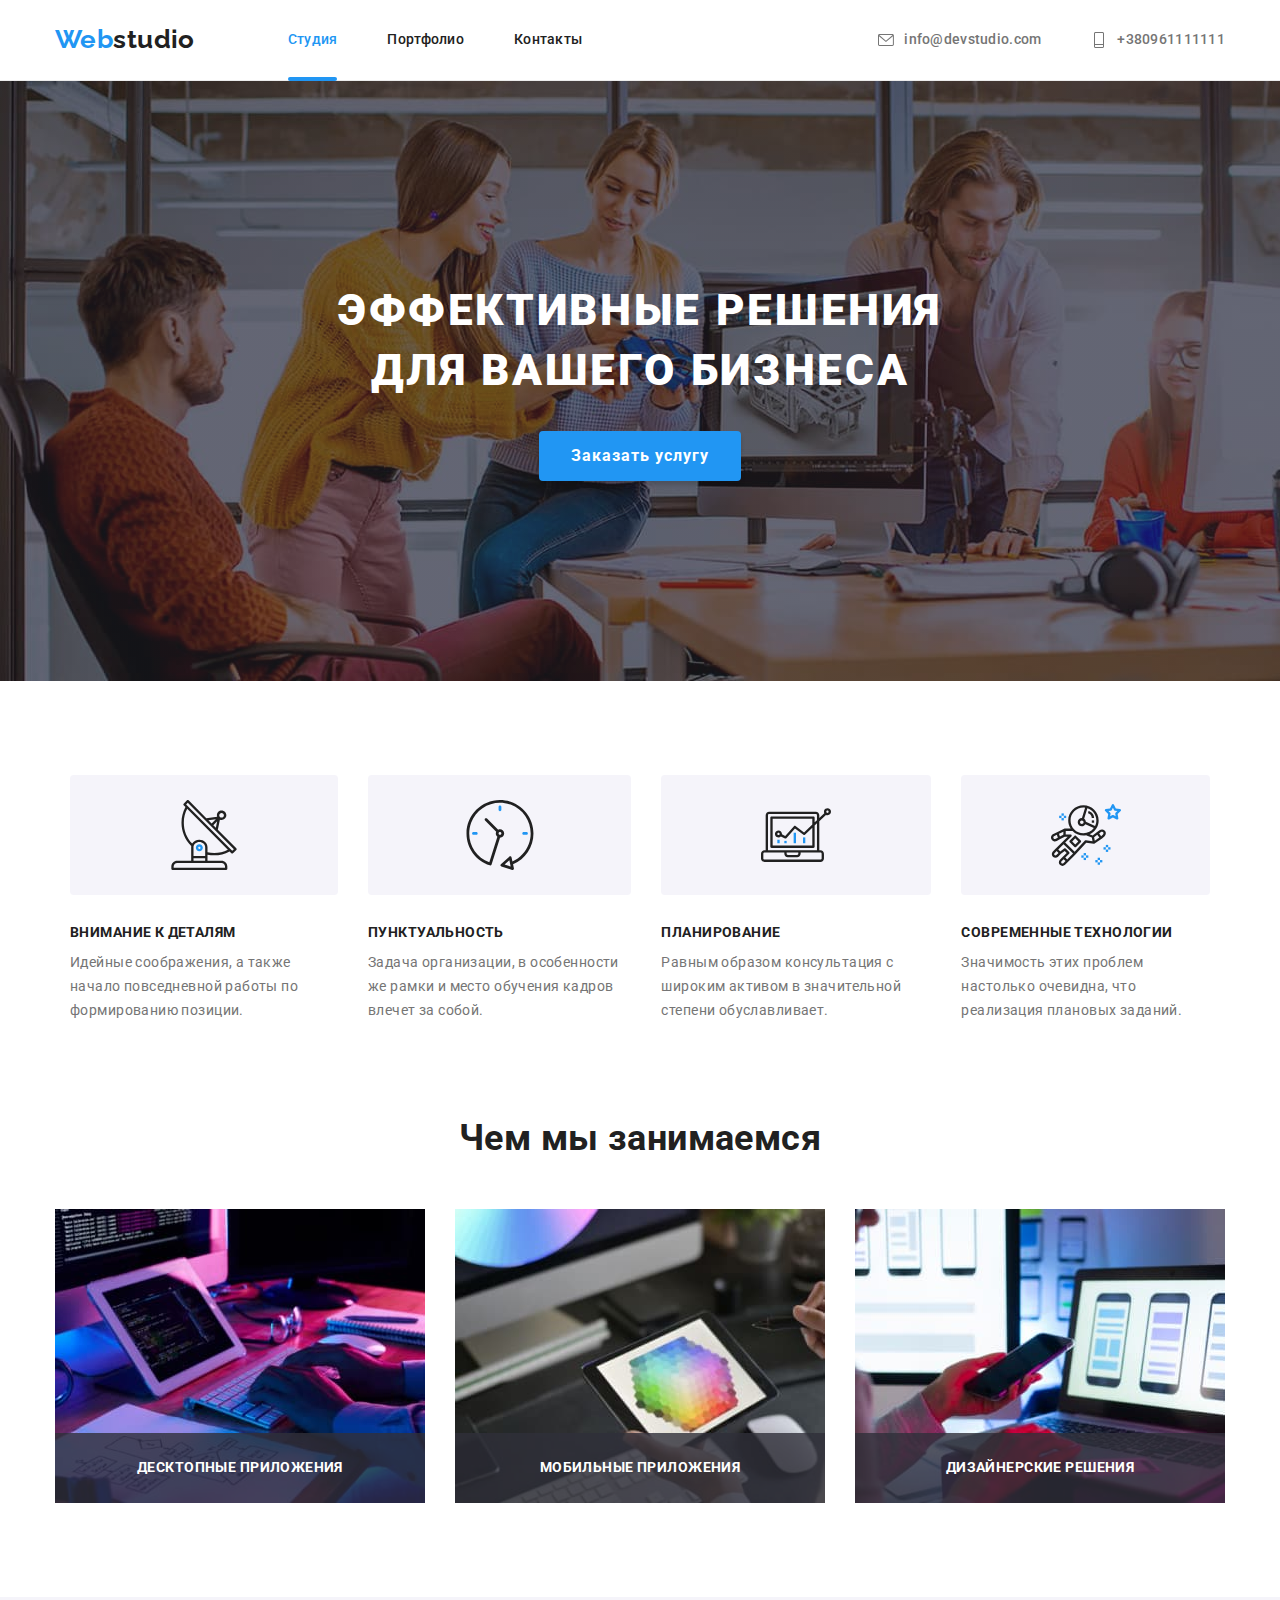
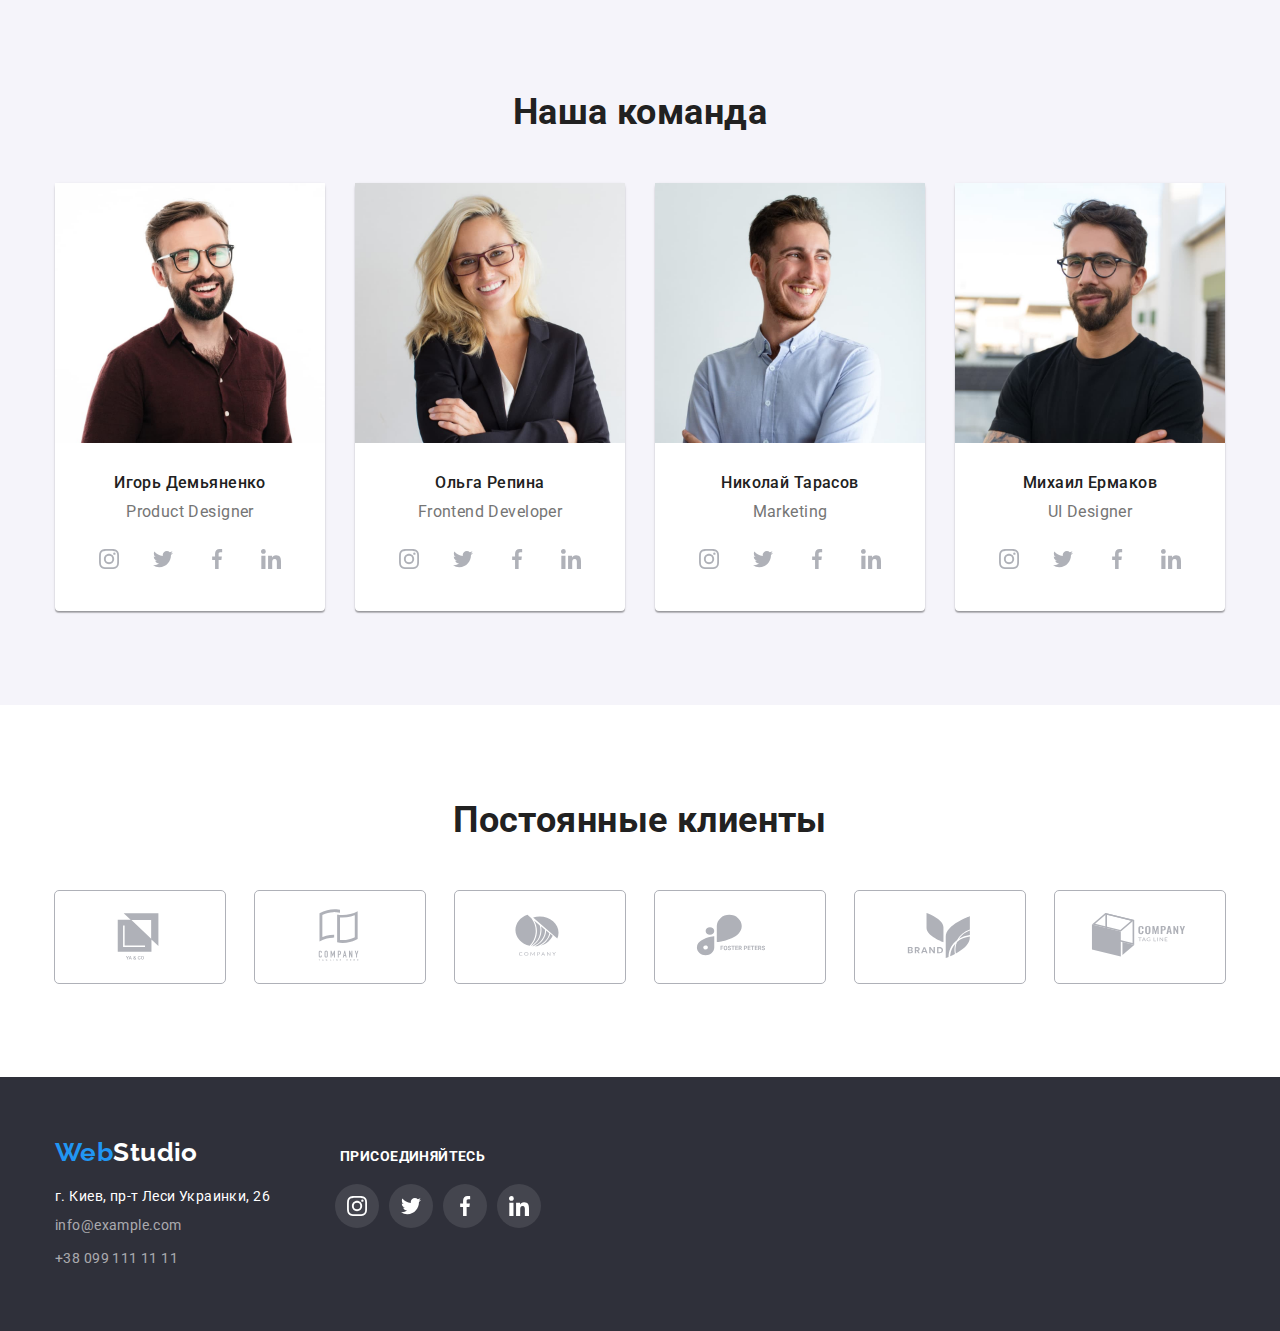
==== index.html @ 249acc2d "form classes added" ====
<!DOCTYPE html>
<html lang="ru">
  <head>
    <meta charset="UTF-8" />
    <meta http-equiv="X-UA-Compatible" content="IE=edge" />
    <meta name="viewport" content="width=device-width, initial-scale=1.0" />
    <link rel="preconnect" href="https://fonts.googleapis.com" />
    <link rel="preconnect" href="https://fonts.gstatic.com" crossorigin />
    <link
      href="https://fonts.googleapis.com/css2?family=Raleway:wght@700&family=Roboto:wght@400;500;700;900&display=swap"
      rel="stylesheet"
    />
    <link
      rel="stylesheet"
      href="https://cdnjs.cloudflare.com/ajax/libs/modern-normalize/1.0.0/modern-normalize.min.css"
    />
    <link rel="stylesheet" href="css/styles.css" />
    <title>Студія</title>
  </head>
  <body>
    <!-- Header -->
    <header class="header">
      <div class="container header-container">
        <!-- header_details -->
        <nav class="header-list">
          <a href="./index.html" class="logo"
            ><span class="logo-accent">Web</span>studio</a
          >
          <ul class="list nav-list">
            <li class="header-item">
              <a href="./index.html" class="site-nav current">Студия</a>
            </li>
            <li class="header-item">
              <a href="./portfolio.html" class="site-nav">Портфолио</a>
            </li>
            <li class="header-item">
              <a href="" class="site-nav">Контакты</a>
            </li>
          </ul>
        </nav>

        <ul class="list contact-list">
          <li>
            <a class="mail" href="mailto:mailto:info@devstudio.com">
              <svg class="contact-icon" height="16" width="16">
                <use href="images/icons.svg#mail"></use>
              </svg>
              <span>info@devstudio.com</span></a
            >
          </li>
          <li>
            <a class="telephone" href="tel:+380961111111">
              <svg class="contact-icon" height="16" width="16">
                <use href="images/icons.svg#telephone"></use>
              </svg>
              <span>+380961111111</span></a
            >
          </li>
        </ul>
      </div>
    </header>

    <!-- main content -->
    <main>
      <!-- order service & button -->
      <section class="order-window">
        <div class="container hero-content">
          <h1 class="title">ЭФФЕКТИВНЫЕ РЕШЕНИЯ ДЛЯ ВАШЕГО БИЗНЕСА</h1>
          <button class="order-button" type="button" data-modal-open>
            <span class="order-service">Заказать услугу</span>
          </button>
        </div>
      </section>

      <!-- benefits list -->
      <section class="benefits section">
        <div class="container">
          <h2 class="visually-hidden">Benefits list</h2>
          <ul class="list benefit-list">
            <li class="benefit-card benefit-card-icon benefit-antenna">
              <div class="benefit-container">
                <h3 class="benefit-title">ВНИМАНИЕ К ДЕТАЛЯМ</h3>
                <p class="benefit-description">
                  Идейные соображения, а также начало повседневной работы по
                  формированию позиции.
                </p>
              </div>
            </li>

            <li class="benefit-card benefit-card-icon benefit-clock">
              <div class="benefit-container">
                <h3 class="benefit-title">ПУНКТУАЛЬНОСТЬ</h3>
                <p class="benefit-description">
                  Задача организации, в особенности же рамки и место обучения
                  кадров влечет за собой.
                </p>
              </div>
            </li>

            <li class="benefit-card benefit-card-icon benefit-diagram">
              <div class="benefit-container">
                <h3 class="benefit-title">ПЛАНИРОВАНИЕ</h3>
                <p class="benefit-description">
                  Равным образом консультация с широким активом в значительной
                  степени обуславливает.
                </p>
              </div>
            </li>

            <li class="benefit-card benefit-card-icon benefit-astronaut">
              <div class="benefit-container">
                <h3 class="benefit-title">СОВРЕМЕННЫЕ ТЕХНОЛОГИИ</h3>
                <p class="benefit-description">
                  Значимость этих проблем настолько очевидна, что реализация
                  плановых заданий.
                </p>
              </div>
            </li>
          </ul>
        </div>
      </section>

      <!-- our work -->
      <section class="section our-work-block">
        <div class="container">
          <h2 class="our-work-title">Чем мы занимаемся</h2>
          <ul class="list work-list">
            <li class="work-card">
              <div class="work-thumb">
                <img
                  class="work-image"
                  src="images/whatwedo1.jpg"
                  alt="верстка"
                  width="370"
                  height="294"
                />
                <div class="work-description close-center">
                  <p class="work-text">Десктопные приложения</p>
                </div>
              </div>
            </li>
            <li class="work-card">
              <div class="work-thumb">
                <img
                  class="work-image"
                  src="images/whatwedo2.jpg"
                  alt="мобільні додатки"
                  width="370"
                  height="294"
                />
                <div class="work-description close-center">
                  <p class="work-text">Мобильные приложения</p>
                </div>
              </div>
            </li>
            <li class="work-card">
              <div class="work-thumb">
                <img
                  class="work-image"
                  src="images/whatwedo3.jpg"
                  alt="дизайн"
                  width="370"
                  height="294"
                />
                <div class="work-description close-center">
                  <p class="work-text">Дизайнерские решения</p>
                </div>
              </div>
            </li>
          </ul>
        </div>
      </section>

      <!-- Team -->
      <section class="team section">
        <div class="container team-content">
          <h2 class="team-title">Наша команда</h2>
          <ul class="list team-list">
            <li class="team-card">
              <img
                class="team-image"
                src="images/Igor.jpg"
                alt="Игорь Демьяненко"
                width="270"
                height="260"
              />
              <h3 class="team-name">Игорь Демьяненко</h3>
              <p class="work-role">Product Designer</p>
              <ul class="list social">
                <li class="social-item">
                  <a class="social-link" href=""
                    ><svg class="team-icon">
                      <use href="images/icons.svg#instagram"></use></svg
                  ></a>
                </li>
                <li class="social-item">
                  <a class="social-link" href=""
                    ><svg class="team-icon">
                      <use href="images/icons.svg#twitter"></use></svg
                  ></a>
                </li>
                <li class="social-item">
                  <a class="social-link" href=""
                    ><svg class="team-icon">
                      <use href="images/icons.svg#facebook"></use></svg
                  ></a>
                </li>
                <li class="social-item">
                  <a class="social-link" href=""
                    ><svg class="team-icon">
                      <use href="images/icons.svg#linkedin"></use></svg
                  ></a>
                </li>
              </ul>
            </li>
            <li class="team-card">
              <img
                class="team-image"
                src="images/Olga.jpg"
                alt="Ольга Репина"
                width="270"
                height="260"
              />
              <h3 class="team-name">Ольга Репина</h3>
              <p class="work-role">Frontend Developer</p>
              <ul class="list social">
                <li class="social-item">
                  <a class="social-link" href=""
                    ><svg class="team-icon">
                      <use href="images/icons.svg#instagram"></use></svg
                  ></a>
                </li>
                <li class="social-item">
                  <a class="social-link" href=""
                    ><svg class="team-icon">
                      <use href="images/icons.svg#twitter"></use></svg
                  ></a>
                </li>
                <li class="social-item">
                  <a class="social-link" href=""
                    ><svg class="team-icon">
                      <use href="images/icons.svg#facebook"></use></svg
                  ></a>
                </li>
                <li class="social-item">
                  <a class="social-link" href=""
                    ><svg class="team-icon">
                      <use href="images/icons.svg#linkedin"></use></svg
                  ></a>
                </li>
              </ul>
            </li>
            <li class="team-card">
              <img
                class="team-image"
                src="images/Mykola.jpg"
                alt="Николай Тарасов"
                width="270"
                height="260"
              />
              <h3 class="team-name">Николай Тарасов</h3>
              <p class="work-role">Marketing</p>
              <ul class="list social">
                <li class="social-item">
                  <a class="social-link" href=""
                    ><svg class="team-icon">
                      <use href="images/icons.svg#instagram"></use></svg
                  ></a>
                </li>
                <li class="social-item">
                  <a class="social-link" href=""
                    ><svg class="team-icon">
                      <use href="images/icons.svg#twitter"></use></svg
                  ></a>
                </li>
                <li class="social-item">
                  <a class="social-link" href=""
                    ><svg class="team-icon">
                      <use href="images/icons.svg#facebook"></use></svg
                  ></a>
                </li>
                <li class="social-item">
                  <a class="social-link" href=""
                    ><svg class="team-icon">
                      <use href="images/icons.svg#linkedin"></use></svg
                  ></a>
                </li>
              </ul>
            </li>
            <li class="team-card">
              <img
                class="team-image"
                src="images/Myha.jpg"
                alt="Михаил Ермаков"
                width="270"
                height="260"
              />
              <h3 class="team-name">Михаил Ермаков</h3>
              <p class="work-role">UI Designer</p>
              <ul class="list social">
                <li class="social-item">
                  <a class="social-link" href=""
                    ><svg class="team-icon">
                      <use href="images/icons.svg#instagram"></use></svg
                  ></a>
                </li>
                <li class="social-item">
                  <a class="social-link" href=""
                    ><svg class="team-icon">
                      <use href="images/icons.svg#twitter"></use></svg
                  ></a>
                </li>
                <li class="social-item">
                  <a class="social-link" href=""
                    ><svg class="team-icon">
                      <use href="images/icons.svg#facebook"></use></svg
                  ></a>
                </li>
                <li class="social-item">
                  <a class="social-link" href=""
                    ><svg class="team-icon">
                      <use href="images/icons.svg#linkedin"></use></svg
                  ></a>
                </li>
              </ul>
            </li>
          </ul>
        </div>
      </section>

      <section class="section">
        <div class="container">
          <h2 class="clients-title">Постоянные клиенты</h2>
          <ul class="list clients-list">
            <li class="client">
              <a class="client-link" href="">
                <svg class="client-icon">
                  <use href="images/icons.svg#logo"></use></svg
              ></a>
            </li>
            <li class="client">
              <a class="client-link" href="">
                <svg class="client-icon">
                  <use href="images/icons.svg#logo-1"></use></svg
              ></a>
            </li>
            <li class="client">
              <a class="client-link" href="">
                <svg class="client-icon">
                  <use href="images/icons.svg#logo-2"></use></svg
              ></a>
            </li>
            <li class="client">
              <a class="client-link" href="">
                <svg class="client-icon">
                  <use href="images/icons.svg#logo-3"></use></svg
              ></a>
            </li>
            <li class="client">
              <a class="client-link" href="">
                <svg class="client-icon">
                  <use href="images/icons.svg#logo-4"></use></svg
              ></a>
            </li>
            <li class="client">
              <a class="client-link" href="">
                <svg class="client-icon" width="94px" height="64px">
                  <use href="images/icons.svg#logo-5"></use></svg
              ></a>
            </li>
          </ul>
        </div>
      </section>
    </main>

    <!-- Footer -->
    <footer class="footer">
      <div class="container footer-block">
        <div>
          <a href="./index.html" class="logo-footer"
            ><span class="logo-accent">Web</span>Studio</a
          >
          <address>
            <ul class="list">
              <li class="footer-item">
                <a
                  class="address-footer"
                  href="https://bit.ly/3pXMvUd"
                  target="_blank"
                  rel="noopener noreferrer"
                  >г. Киев, пр-т Леси Украинки, 26</a
                >
              </li>
              <li class="footer-item">
                <a class="link-footer" href="mailto:info@devstudio.com"
                  >info@example.com</a
                >
              </li>
              <li class="footer-item">
                <a class="link-footer" href="tel:+380991111111"
                  >+38 099 111 11 11</a
                >
              </li>
            </ul>
          </address>
        </div>
        <div class="footer-connect">
          <p class="footer-connect-text">ПРИСОЕДИНЯЙТЕСЬ</p>
          <ul class="list social-footer">
            <li class="social-item">
              <a class="social-link-footer" href=""
                ><svg class="footer-icon">
                  <use href="images/icons.svg#instagram"></use></svg
              ></a>
            </li>
            <li class="social-item">
              <a class="social-link-footer" href=""
                ><svg class="footer-icon">
                  <use href="images/icons.svg#twitter"></use></svg
              ></a>
            </li>
            <li class="social-item">
              <a class="social-link-footer" href=""
                ><svg class="footer-icon">
                  <use href="images/icons.svg#facebook"></use></svg
              ></a>
            </li>
            <li class="social-item">
              <a class="social-link-footer" href=""
                ><svg class="footer-icon">
                  <use href="images/icons.svg#linkedin"></use></svg
              ></a>
            </li>
          </ul>
        </div>
      </div>
    </footer>

    <!-- Backdrop -->

    <div class="backdrop is-hidden" data-modal>
      <div class="modal">
        <button
          class="form-btn-close close-center"
          type="button"
          data-modal-close
        >
          <svg class="modal-icon" width="11px" height="11px">
            <use href="images/icons.svg#close"></use>
          </svg>
        </button>
        <p class="form-title">Оставьте свои данные, мы вам перезвоним</p>
        <form class="form" action="">
          <ul class="form-list list">
            <li class="form-field">
              <label class="form-label" for="name">Имя</label>
              <input class="form-input" type="text" name="name" id="name" />
            </li>
            <li class="form-field">
              <label class="form-label for="tel">Телефон</label>
              <input class="form-input" type="tel" name="tel" id="tel" />
            </li>
            <li class="form-field">
              <label class="form-label for="mail">Почта</label>
              <input class="form-input" type="email" name="mail" id="mail" />
            </li>
          </ul>
          <div class="form-text">
            <label for="comment">Комментарий</label>
            <textarea
              class="form-comment"
              name="comment"
              id="comment"
              placeholder="Введите текст"
              rows="10"
            ></textarea>
          </div>
          <div class="form-agree">
            <label for="">
              <input
                class="form-checkbox"
                type="checkbox"
                name="checkbox"
                id="agree"
              />
              <span
                >Соглашаюсь с рассылкой и принимаю
                <a class="form-agree-link" href="">Условия договора</a></span
              >
            </label>
          </div>
          <button class="send-button" type="submit">Отправить</button>
        </form>
      </div>
    </div>

    <script src="./js/modal.js"></script>
  </body>
</html>
---- css/styles.css ----
:root {
    --primary-text-color: #212121;
    --accent-text-color: #2196F3;
    --description-text-color: #757575;
    --main-icon-color: #AFB1B8;
    --secondary-icon-color: #ffffff;

    --timing-transition: cubic-bezier(0.4, 0, 0.2, 1);
}

body {
    font-family: 'Roboto', sans-serif;
    color: var(--primary-text-color);
    background-color: #FFFFFF;
    font-size: 14px;
    letter-spacing: 0.03em;

}

/* Колір основного тексту #212121 */

/* Колір підписів #757575 */

/* Колір акценту #2196F3 */

/* Колір адреси #FFFFFF */


/* прибрані крапки в списках */
.list {
    list-style: none;
    margin: 0;
    padding: 0;
}

/* приховані заголовки */
/* .hidden{
    display: none;
} */

.visually-hidden {
    position: absolute;
    width: 1px;
    height: 1px;
    margin: -1px;
    padding: 0;
    overflow: hidden;
    border: 0;
    clip: rect(0 0 0 0);
}


/* прибрані відсупи тексту та заголовків */
h1,
h2,
h3,
h4,
h5,
h6,
p{
    margin: 0;
}

.container {
    width: 1200px;
    margin-left: auto;
    margin-right: auto;
    padding-left: 15px;
    padding-right: 15px;
    /* outline: 2px solid tomato; */
}

.section{
        padding-top: 94px;
        padding-bottom: 94px;
}

/* header */
.header{
    border-bottom: 1px solid #ECECEC;
}

.header-container{
    display: flex;
    align-items: center;
}

.header-list{
    display: flex;
}

.header-item{
    position: relative;
}

.logo {
    color: var(--primary-text-color);
    text-decoration: none;
    font-family: 'Raleway', sans-serif;
    font-weight: 700;
    font-size: 26px;
    line-height: 1.19;
    display: block;
    padding: 24px 0;
}

.logo-accent {
    color: var(--accent-text-color);
}

.nav-list{
    display: flex;
    margin-left: 93px;
}

.nav-list li + li{
    margin-left: 50px;
}

.site-nav{
    display: block;
    color: var(--primary-text-color);
    font-weight: 500;
    line-height: 1.14;
    letter-spacing: 0.02em;
    text-decoration: none;
    padding-top: 32px;
    padding-bottom: 32px;
    transition: color 250ms var(--timing-transition);
}

/* підсвітка поточної сторінки */
.list .site-nav.current {
    color: var(--accent-text-color);
}

.current::after{
    content: "";
    position: absolute;
    left: 0;
    bottom: -1px;
    width: 100%;
    height: 4px;

    background-color:var(--accent-text-color);
    border-radius: 2px;
}

.site-nav:hover,
.site-nav:focus{
    color: var(--accent-text-color);
}

.contact-list{
    display: flex;
    margin-left: auto;
}

.contact-list li + li{
    margin-left: 50px;
}

.mail,
.telephone {
    color: var(--description-text-color);
    fill: var(--description-text-color);
    font-weight: 500;
    line-height: 1.14;
    letter-spacing: 0.02em;
    text-decoration: none;
    display: flex;
    transition: fill 250ms var(--timing-transition), color 250ms var(--timing-transition);
}

.mail:hover,
.mail:focus,
.telephone:hover,
.telephone:focus,
.link-footer:hover,
.link-footer:focus{
    fill: var(--accent-text-color);
    color:var(--accent-text-color);
}

.contact-icon {
    margin-right: 10px;
}

.contact-icon:hover,
.contact-icon:focus{
    fill: currentColor;
}

/* order section */

.order-window{
    background-image: linear-gradient(rgba(47, 48, 58, 0.4),rgba(47, 48, 58, 0.4)), url(../images/hero-image.jpg);
    background-color: #2F303A;
    background-repeat: no-repeat;
    max-width: 1600px;
    margin: 0 auto;
    height: 600px;
    background-size: cover;
}

.hero-content{
    padding-top: 200px;
    padding-bottom: 200px;
    text-align: center;
}

.order-button{
        font-family: inherit;
        display: inline-block;
        min-width: 200px;
        height: 50px;
        padding: 10px 32px;
        /* text-align: center; */

        background: var(--accent-text-color);
        box-shadow: 0px 4px 4px rgba(0, 0, 0, 0.15);
        border-radius: 4px;
        border: 2px transparent;
        /* transition: background-color 250ms var(--timing-transition); */
}

.order-button:hover,
.order-button:focus,
.send-button:hover,
.send-button:focus{
    background: #188CE8;
    cursor: pointer;
    /* box-shadow: 0px 4px 4px rgba(0, 0, 0, 0.15); */
}


.order-service{
        font-weight: 700;
        font-size: 16px;
        line-height: 1.87;
        display: flex;
        align-items: center;
        justify-content: center;
        /* text-align: center; */
        letter-spacing: 0.06em;
        color: #FFFFFF;
        /* cursor: pointer; */
}

.title{
        margin: 0 auto;
        margin-bottom: 30px;
        max-width: 696px;
        font-weight: 900;
        font-size: 44px;
        line-height: 1.36;
        text-align: center;
        letter-spacing: 0.06em;
        text-transform: uppercase;
        color: #FFFFFF;
}

/* benefits list */

/* .benefit-container{
    margin-top: 30px;
} */

.benefit-card-icon::before {
    display: block;
    height: 120px;
    background-repeat: no-repeat;
    background-position: center;
    background-color: #F5F4FA;
    border-radius: 4px;
    margin-bottom: 30px;
    content: "";
    
}
.benefit-antenna::before{
    content: "";
    background-image: url(../images/antenna-1.svg);
    background-size: 70px;
}

.benefit-clock::before {
    content: "";
    background-image: url(../images/clock-1.svg);
    background-size: 70px;
}

.benefit-diagram::before {
    content: "";
    background-image: url(../images/diagram-1.svg);
    background-size: 70px;
}

.benefit-astronaut::before {
    content: "";
    background-image: url(../images/astronaut-1.svg);
    background-size: 70px;
}

/* .benefit-container::before{
        content: "";
        display: block;
        height: 120px;
        background-repeat: no-repeat;
        background-position: center;
        background-color: #F5F4FA;
        border-radius: 4px;
        margin-bottom: 30px;
} */

.benefit-list{
    display: flex;
}

.benefit-card{
    max-width: 270px;
    margin: 0 15px;
}

.benefit-title{
    font-size: 14px;
    font-weight: 700;
    line-height: 1.14;
    text-transform: uppercase;
    margin-bottom: 10px;
}

.benefit-description{
        line-height: 1.71;
        color: var(--description-text-color);
        margin-top: 0;
        margin-bottom: 0px;
}


/* Our work */
.our-work-block{
    padding-top: 0;
}

.our-work-title{
        font-weight: 700;
        font-size: 36px;
        line-height: 1.17;
        text-align: center;
        margin-top: 0;
        margin-bottom: 50px;
}
.work-list{
        display: flex;
        margin-left: -15px;
        margin-right: -15px;
}

.work-card{
    margin: 0 15px;
}

.work-thumb{
    position: relative;
}

.work-image{
    display: block;
    max-width: 100%;
    height: auto;
}

.work-description{
    position: absolute;
    left: 0;
    bottom: 0;
    width: 370px;
    height: 70px;
    background: rgba(47, 48, 58, 0.8);
}

.work-text{
        font-weight: 700;
        font-size: 14px;
        line-height: 1.14;
        letter-spacing: 0.03em;
        text-transform: uppercase;
        color: var(--secondary-icon-color);
}

/* Our team */
.team {
    background-color: #F5F4FA;
}

.team-title{
        font-weight: 700;
        font-size: 36px;
        line-height: 1.17;
        text-align: center;
        margin-top: 0;
        margin-bottom: 50px;
}

.team-list{
        display: flex;
        margin-left: -15px;
        margin-right: -15px;
}

.team-card{
    background-color: #FFFFFF;
    max-width: 270px;
    margin: 0 15px;
    box-shadow: 0px 2px 1px rgb(0 0 0 / 20%),
        0px 1px 1px rgb(0 0 0 / 14%),
        0px 1px 3px rgb(0 0 0 / 12%);
    border-radius: 4px;
}

.team-image{
    display: block;
    max-width: 100%;
    height: auto;
}

.team-name{
    font-weight: 500;
    font-size: 16px;
    line-height: 1.19;
    text-align: center;
    margin-top: 30px;
    margin-bottom: 10px;
}

.work-role{
        font-style: normal;
        font-size: 16px;
        line-height: 1.19;
        text-align: center;
        color: var(--description-text-color);
        margin-bottom: 16px;
    }

.social{
    display: flex;
    max-width: 206px;
    height: 44px;
    margin-bottom: 30px;
    margin-left: auto;
    margin-right: auto;
}

.social-link{
    display: flex;
    justify-content: center;
    align-items: center;
    width: 44px;
    height: 44px;
    border-radius: 50px;
    color: var(--main-icon-color);
    transition: color 250ms var(--timing-transition), background-color 250ms var(--timing-transition);

}

.social-item + .social-item{
    margin-left: 10px;
}

.team-icon{
    fill: currentColor;
    width: 20px;
    height: 20px;
}

.social-link:hover,
.social-link:focus {
    background-color: var(--accent-text-color);
    color: var(--secondary-icon-color);
}

/* Our clients */

.clients-title{
        font-weight: 700;
        font-size: 36px;
        line-height: 1.17;
        text-align: center;
        margin-top: 0;
        margin-bottom: 50px;
}
.clients-list{
        display: flex;
        }

.client{
    flex-basis: calc((100% - 150px) / 6);
    max-width: 170px;
    height: 92px;
    outline: 1px solid var(--main-icon-color);
    border-radius: 4px;
    transition: outline 250ms var(--timing-transition);
}

.client:hover,
.client:focus{
    outline: 1px solid var(--accent-text-color);
}

.clients-list> .client + .client{
    margin-left: 30px;
}

.client-link{
    display: flex;
    justify-content: center;
    align-items: center;
    align-items: center;
    width: 168px;
    height: 90px;
    color: var(--main-icon-color);
    transition: color 250ms var(--timing-transition);
   
}

.client-link:hover,
.client-link:focus{
    color: var(--accent-text-color);
}

.client-icon {
    width: 106px;
    height: 60px;
    fill: currentColor;
}


/* portfolio main */

/* buttons */

.buttons-list{
    display: flex;
    justify-content: center;
    margin-bottom: 50px;
}

.product-button{
        background: #F5F4FA;
        border-radius: 4px;
        font-weight: 500;
        font-size: 16px;
        line-height: 1.63;
        text-align: center;
        border: none;
        cursor: pointer;
        font-family: inherit;
        width: auto;
        height: auto;
        padding: 6px 22px;
        transition: background 250ms var(--timing-transition), box-shadow 250ms var(--timing-transition) ;
}

.buttons-list > .product-item + .product-item{
    margin-left: 8px;
}

.product-button:hover,
.product-button:focus {
        font-weight: 500;
        font-size: 16px;
        line-height: 1.63;
        text-align: center;
        color: #FFFFFF;
        background: var(--accent-text-color);
        box-shadow: 0px 2px 2px 0px rgba(0, 0, 0, 0.12), 0px 1px 2px 0px rgba(0, 0, 0, 0.08), 0px 3px 1px 0px rgba(0, 0, 0, 0.1);
        border-radius: 4px;
}

/* projects */

.projects-list{
    display: flex;
    flex-wrap: wrap;
    /* margin-left: -15px;
    margin-right: -15px; */
    /* gap: 30px;
    margin: auto; */
    
}

.project-card{
    flex-basis: calc((100% - 60px) / 3);
    max-width: 370px;
    margin-right: 30px;
    margin-bottom: 30px;
}

.project-card:nth-child(3n){
    margin-right: 0;
}

.project-card:nth-last-child(-n + 3) {
    margin-bottom: 0;
}

/* .project-card:nth-child(-n + 3) {
    margin-top: 0;
} */

/* .project-card:nth-child(3n + 3){
    margin-right: 0;
} */

.project-link{
    display: block;
    text-decoration: none;
    color: var(--primary-text-color);
}

.project-link:hover,
.project-link:focus {
    box-shadow: 0px 1px 1px rgba(0, 0, 0, 0.12),
    0px 4px 4px rgba(0, 0, 0, 0.06),
    1px 4px 6px rgba(0, 0, 0, 0.16);
}

.project-image{
    display: block;
}

.project-thumb{
    position: relative;
    overflow: hidden;
}

.project-overlay{
    position: absolute;
    top: 0;
    bottom: 0;
    width: 100%;
    height: 100%;
    background-color: rgba(33, 150, 243, 0.9);
    transform: translateY(100%);
    transition: transform 250ms var(--timing-transition);
}

.project-link:hover .project-overlay{
    transform: translateY(0%);
}

.overlay-text{
    padding: 63px 24px;
    font-size: 18px;
    line-height: 1.56;
    letter-spacing: 0.03em;
    color: var(--secondary-icon-color)
}

.project-text{
    padding: 20px 24px;
    border-left: 1px solid #EEEEEE;
    border-right: 1px solid #EEEEEE;
    border-bottom: 1px solid #EEEEEE;;
}

.project-title{
        font-weight: 700;
        font-size: 18px;
        line-height: 2;
        letter-spacing: 0.06em;
        margin-bottom: 4px;
}

.project-description{
        font-size: 16px;
        line-height: 1.88;
        color: var(--description-text-color);
}

/* footer */
.footer{
    background-color: #2F303A;
    padding: 60px 0;
}

.logo-footer{
        color: #ffffff;
        text-decoration: none;
        font-family: 'Raleway', sans-serif;
        font-weight: 700;
        font-size: 26px;
        line-height: 1.19;
        display: block;
        margin-bottom: 20px;
}
.address-footer{
        line-height: 1.19;
        color: #FFFFFF;
        font-style: normal;
        text-decoration: none;

}
.link-footer{
        line-height: 1.71;
        color: rgba(255, 255, 255, 0.6);
        font-style: normal;
        text-decoration: none;
        transition: color 250ms var(--timing-transition);

}

.footer-item:not(:last-child){
        margin-bottom: 9px;
}

.footer-block{
    display: flex;
    align-items: baseline;
    
}

.footer-connect{
    /* display: flex; */
    /* align-content: baseline; */
    max-width: 206px;
    margin-left: 70px;
}

.footer-connect-text{
        color: #FFFFFF;
        font-weight: 700;
        font-size: 14px;
        line-height: 1.17;
        margin-top: 0;
        margin-bottom: 20px;
}

.social-footer {
    display: flex;
    max-width: 206px;
    height: 44px;
    margin: 0 -5px;
}

.social-link-footer {
    display: flex;
    justify-content: center;
    align-items: center;
    width: 44px;
    height: 44px;
    border-radius: 50px;
    /* color: #FFFFFF; */
    background-color: rgba(255, 255, 255, 0.1);
    transition: background-color 250ms var(--timing-transition);

}

.social-item+.social-item {
    margin-left: 10px;
}

.footer-icon {
    fill: var(--secondary-icon-color);
    width: 20px;
    height: 20px;
}

.social-link-footer:hover,
.social-link-footer:focus {
    background-color: var(--accent-text-color);
    /* color: var(--secondary-icon-color); */
}

/* Backdrop */

.backdrop{
    position: fixed;
    top:0;
    left:0;
    width: 100%;
    height: 100%;

    opacity: 1;
    background-color: rgba(0, 0, 0, 0.2);
    transition: opacity 250ms var(--timing-transition);
}

.backdrop.is-hidden{
    opacity: 0;
    pointer-events: none;
}

.backdrop.is-hidden .modal {
    transform: translate(-50%, -50%) scale(0.9);
}
/* Modal window */

.modal{
    position: absolute;
    top: 50%;
    left:50%;
    min-width: 528px;
    min-height: 581px;
    padding: 40px;
    
    background-color: var(--secondary-icon-color);
    border-radius: 4px;
    box-shadow: 0px 1px 3px rgb(0 0 0 / 12%), 0px 1px 1px rgb(0 0 0 / 14%), 0px 2px 1px rgb(0 0 0 / 20%);
    transform: translate(-50%, -50%) scale(1);
    transition: transform 250ms cubic-bezier(0.4, 0, 0.2, 1);
}

.form-btn-close{
        position: absolute;
        cursor: pointer;
        top: 8px;
        right: 8px;
        width: 30px;
        height: 30px;
        border: 1px solid rgba(0, 0, 0, 0.1);
        border-radius: 50px;
}

.form-btn-close:hover,
.form-btn-close:focus{
    fill: var(--accent-text-color);
}

.close-center{
    display: flex;
    justify-content: center;
    align-items: center;
}

/* .form{
} */

.form-title{
    margin-bottom: 30px;
    font-size: 20px;
    font-weight: 700;
    line-height: 1.15;
    text-align: center;
    color: var(--primary-text-color)
}

/* .form-list{
} */

.form-field{
    outline: 1px solid tomato;
    display: flex;
    flex-direction: column;
    margin-bottom: 10px;
}

.form-label{
    margin-bottom: 4px;
}

.form-field input{
    margin: 0;
    padding: 10px 12px;
}

.form-text textarea::placeholder{
    font-size: 20px;
}

.send-button{
    display: inline-block;
    padding: 10px 32px;
    min-width: 200px;
    min-height: 50px;

    box-shadow: 0px 4px 4px rgb(0 0 0 / 15%);
    border: 1px solid transparent;
    border-radius: 4px;
    cursor: pointer;
    color: var(--secondary-icon-color);
    background-color: var(--accent-text-color);

    font-weight: 700;
    font-size: 16px;
    line-height: 1.87;
    text-decoration: none;
    text-align: center;
    letter-spacing: 0.06em;
}
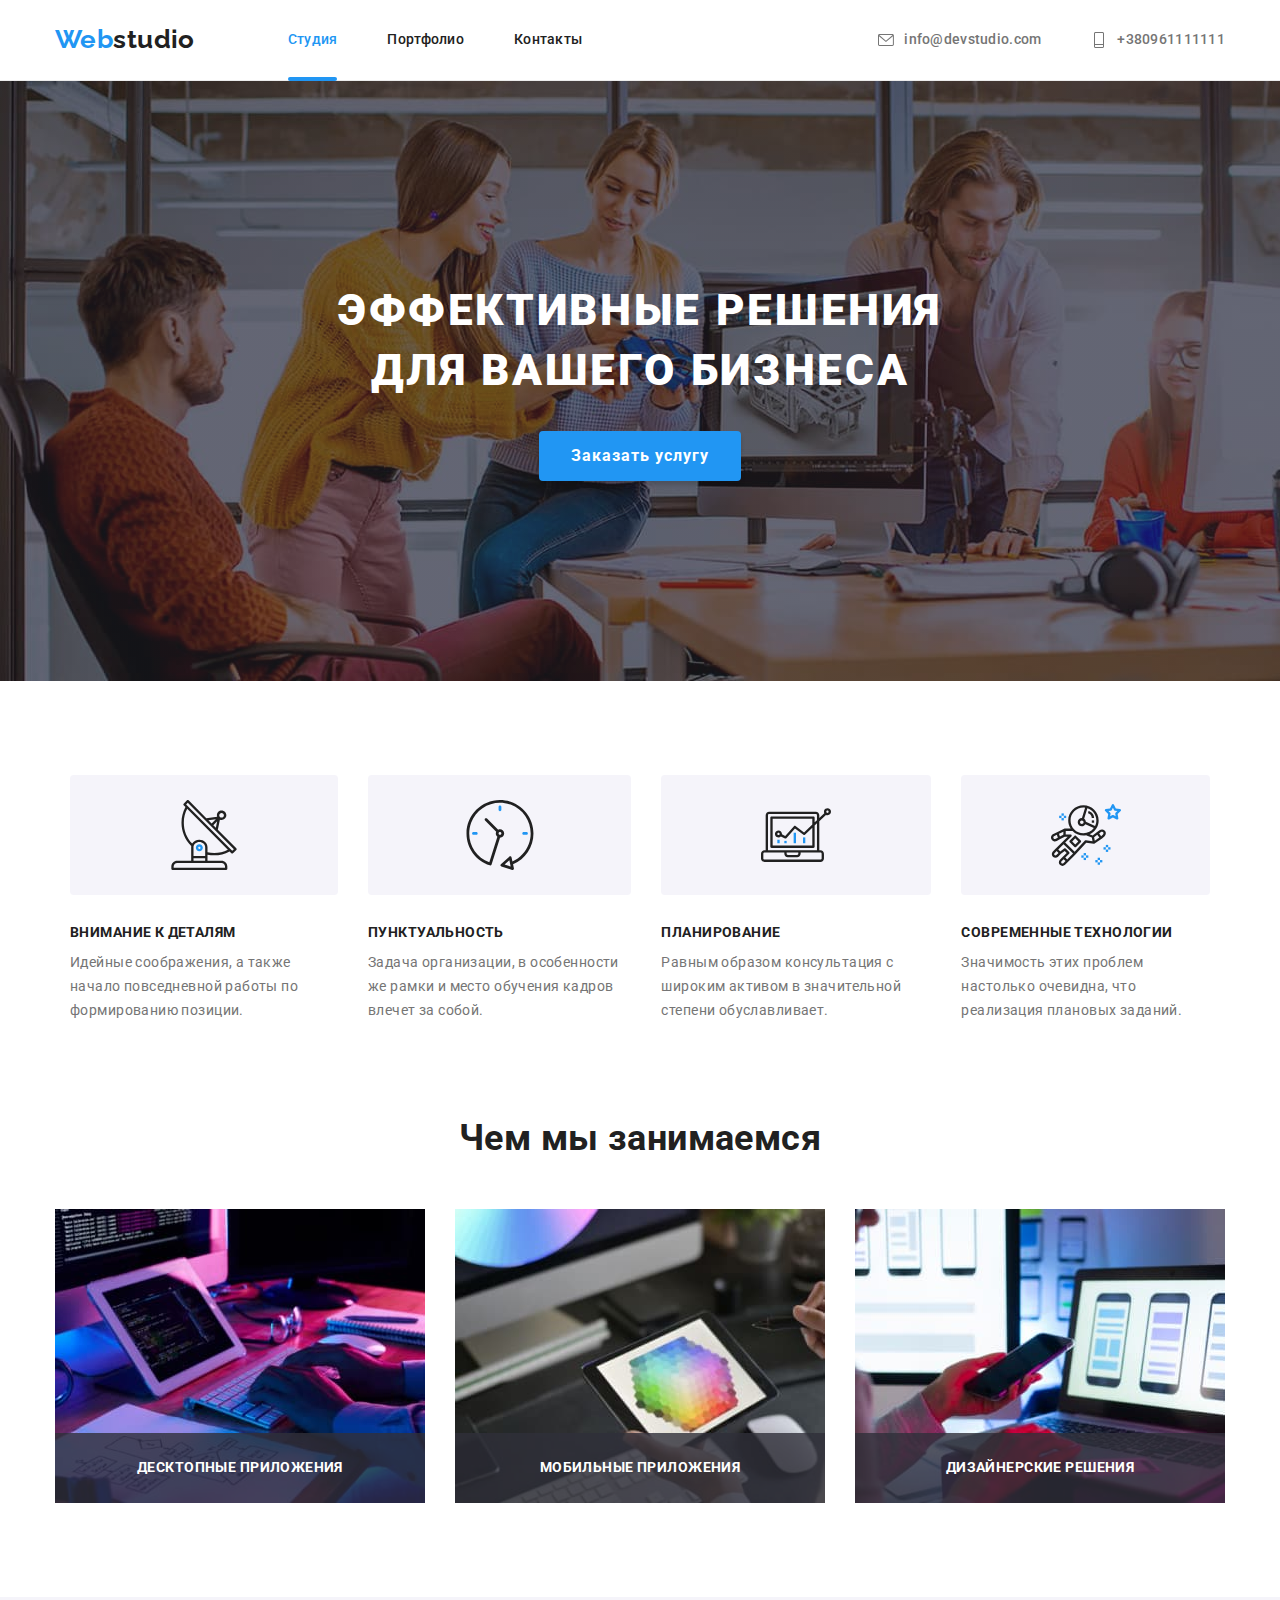
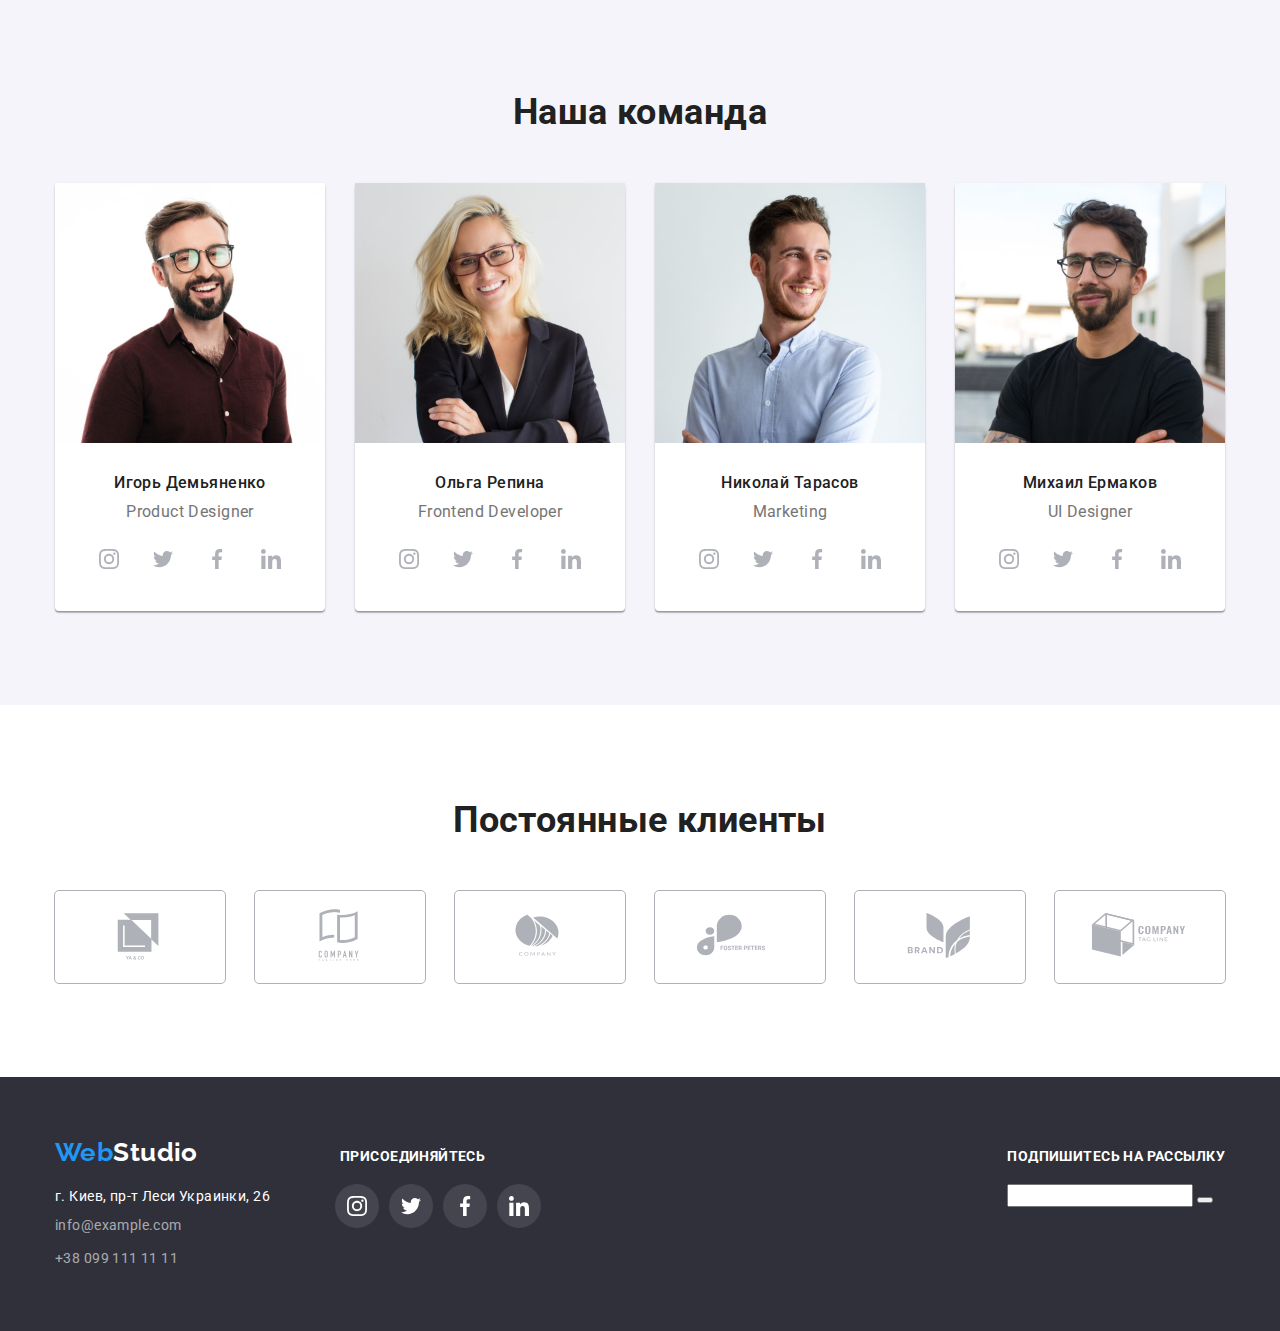
==== commit 1b42eee1: "footer subscribe form started" ====
--- a/index.html
+++ b/index.html
@@ -404,6 +404,8 @@
             </ul>
           </address>
         </div>
+
+        <!-- Footer social links -->
         <div class="footer-connect">
           <p class="footer-connect-text">ПРИСОЕДИНЯЙТЕСЬ</p>
           <ul class="list social-footer">
@@ -432,6 +434,16 @@
               ></a>
             </li>
           </ul>
+        </div>
+        <div class="footer-subscribe">
+          <p class="footer-connect-text">ПОДПИШИТЕСЬ НА РАССЫЛКУ</p>
+          <form action="">
+            <div>
+              <label for=""> </label>
+              <input type="text" />
+              <button></button>
+            </div>
+          </form>
         </div>
       </div>
     </footer>
@@ -457,22 +469,21 @@
               <input class="form-input" type="text" name="name" id="name" />
             </li>
             <li class="form-field">
-              <label class="form-label for="tel">Телефон</label>
+              <label class="form-label" for="tel">Телефон</label>
               <input class="form-input" type="tel" name="tel" id="tel" />
             </li>
             <li class="form-field">
-              <label class="form-label for="mail">Почта</label>
+              <label class="form-label" for="mail">Почта</label>
               <input class="form-input" type="email" name="mail" id="mail" />
             </li>
           </ul>
           <div class="form-text">
-            <label for="comment">Комментарий</label>
+            <label class="form-label" for="comment">Комментарий</label>
             <textarea
               class="form-comment"
               name="comment"
               id="comment"
               placeholder="Введите текст"
-              rows="10"
             ></textarea>
           </div>
           <div class="form-agree">
--- a/css/styles.css
+++ b/css/styles.css
@@ -772,6 +772,10 @@
     /* color: var(--secondary-icon-color); */
 }
 
+.footer-subscribe{
+    margin-left: auto;
+}
+
 /* Backdrop */
 
 .backdrop{
@@ -865,11 +869,63 @@
 }
 
 .form-text textarea::placeholder{
-    font-size: 20px;
+    color: var(--description-text-color);
+    line-height: 1.17;
+    letter-spacing: 0.01em;
+}
+
+.form-label{
+    font-size: 12px;
+    line-height: 1.17;
+    color: var(--description-text-color);
+    letter-spacing: 0.01em;
+}
+
+.form-input{
+    width: 100%;
+    height: 40px;
+    border: 1px solid rgba(33, 33, 33, 0.2);
+    border-radius: 4px;
+    outline: none;
+}
+
+.form-comment{
+    padding: 12px 16px;
+    width: 448px;
+    height: 120px;
+    resize: none;
+    border: 1px solid rgba(33, 33, 33, 0.2);
+    border-radius: 4px;
+    outline: none;
+    margin-top: 4px;
+}
+
+.form-text{
+    margin-bottom: 20px;
+}
+
+.form-agree{
+    display: flex;
+    align-items: center;
+    justify-content: center;
+    max-width: 425px;
+    margin-bottom: 30px;
+    margin-right: auto;
+    margin-left: auto;
+    line-height: 1.71;
+    color: var(--description-text-color);
+}
+
+.form-agree-link{
+    color: var(--accent-text-color);
 }
 
 .send-button{
-    display: inline-block;
+    display: flex;
+    margin-left: auto;
+    margin-right: auto;
+    justify-content: center;
+    align-items: center;
     padding: 10px 32px;
     min-width: 200px;
     min-height: 50px;
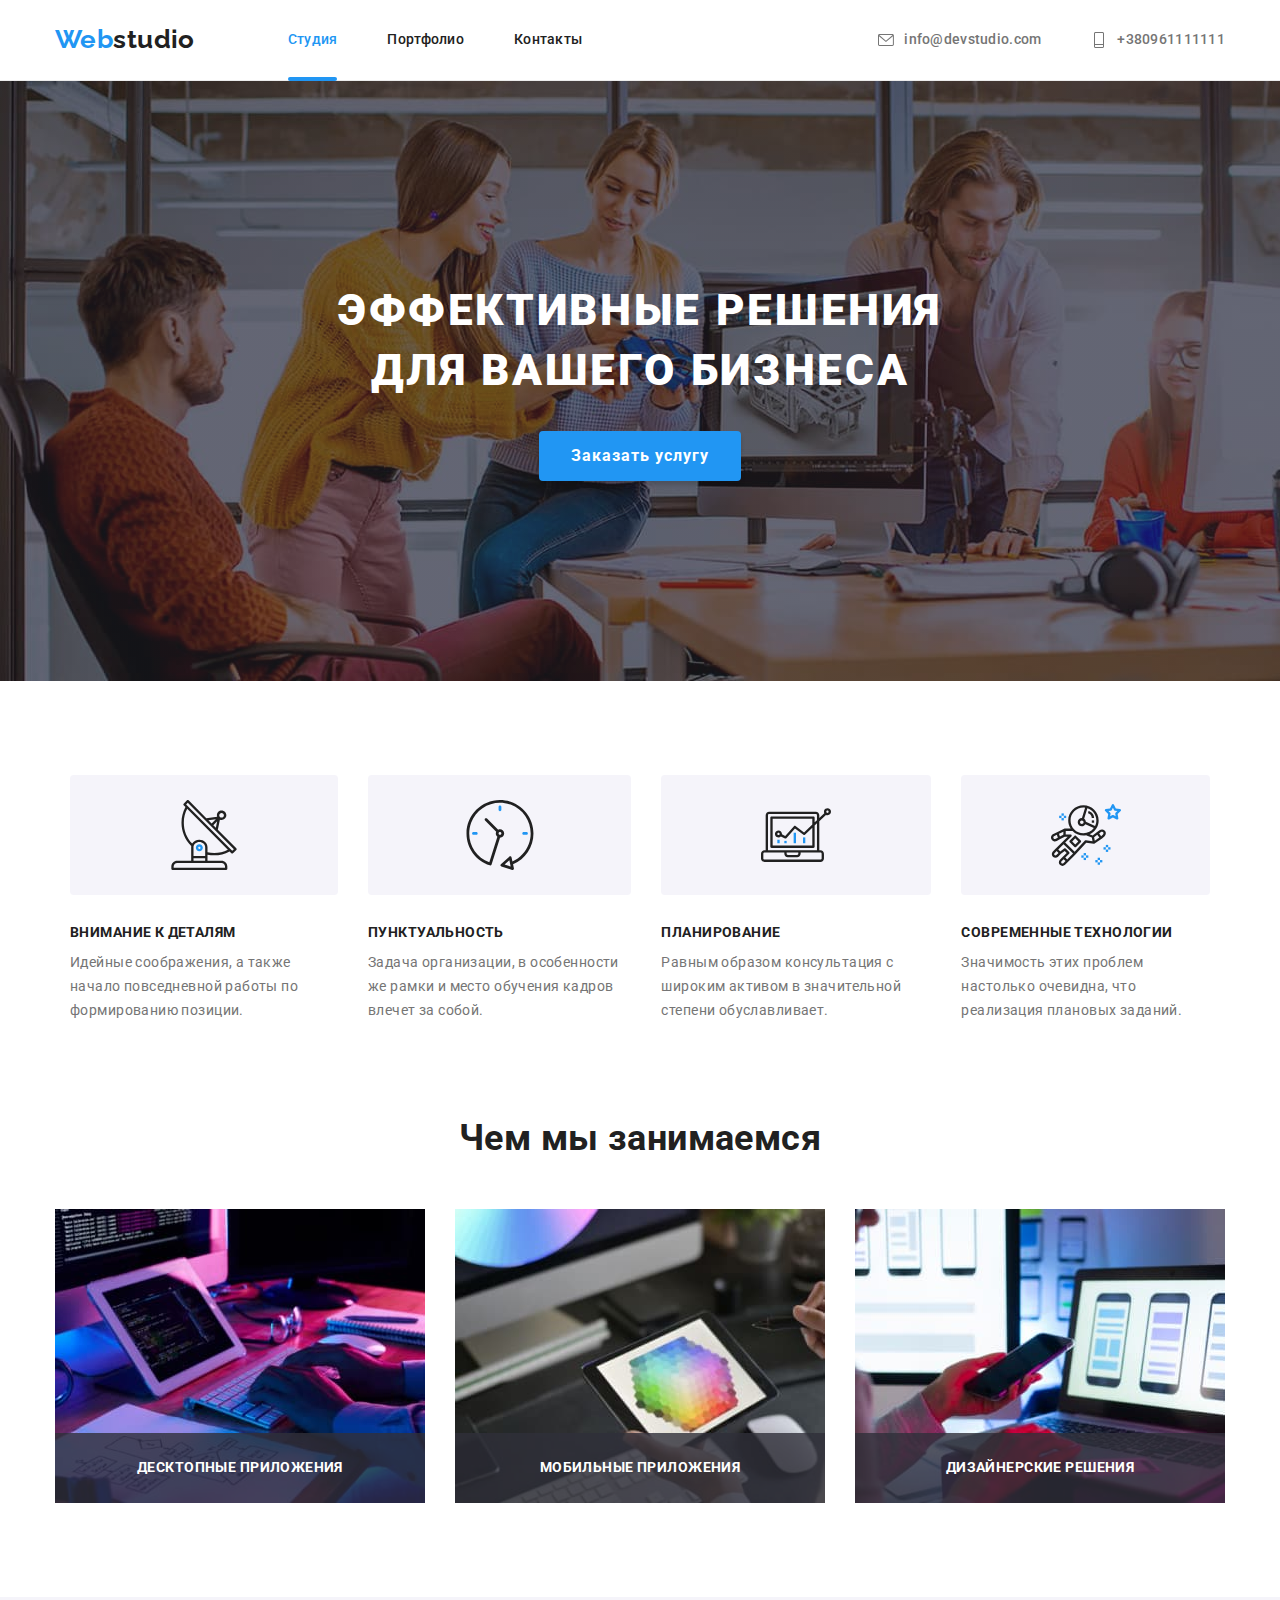
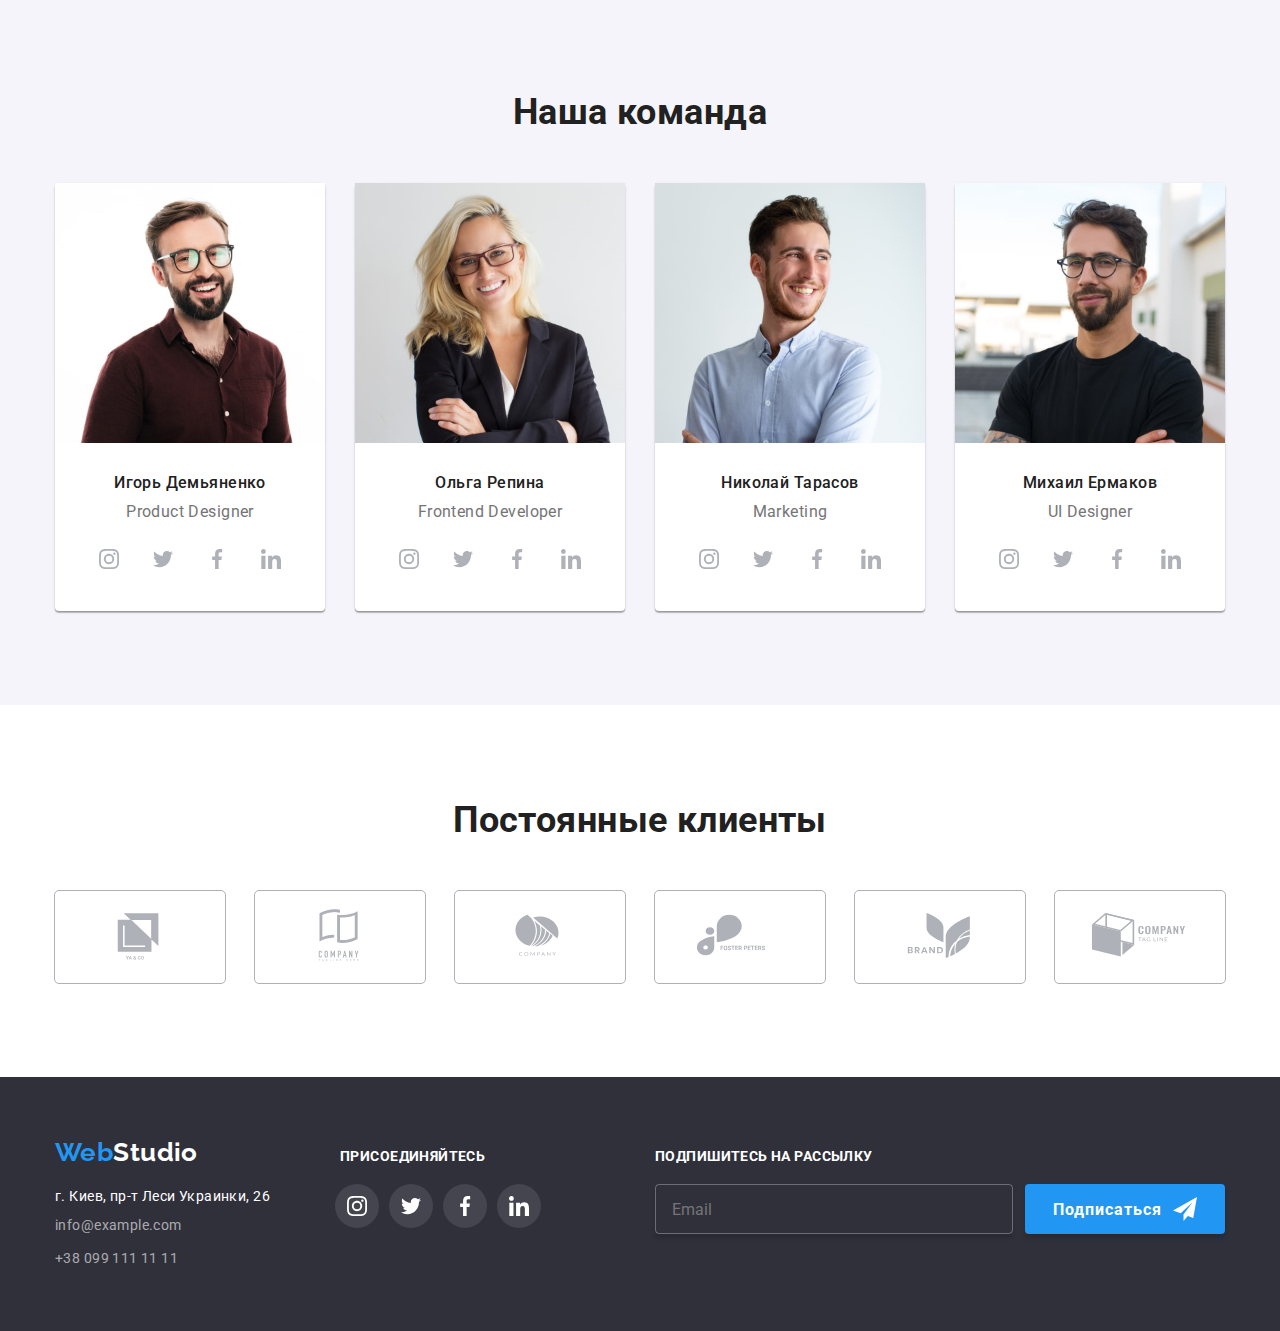
==== commit 519839a0: "hover in form, footer form" ====
--- a/index.html
+++ b/index.html
@@ -437,11 +437,22 @@
         </div>
         <div class="footer-subscribe">
           <p class="footer-connect-text">ПОДПИШИТЕСЬ НА РАССЫЛКУ</p>
-          <form action="">
-            <div>
-              <label for=""> </label>
-              <input type="text" />
-              <button></button>
+          <form autocomplete="off">
+            <div class="footer-form">
+              <label class="footer-form-field">
+                <input
+                  class="footer-form-input"
+                  type="email"
+                  name="email"
+                  placeholder="Email"
+                />
+              </label>
+              <button class="subscribe-button" type="submit">
+                <span class="subscribe-button-text">Подписаться</span>
+                <svg class="subscribe-icon">
+                  <use href="./images/icons.svg#icon-send"></use>
+                </svg>
+              </button>
             </div>
           </form>
         </div>
@@ -467,14 +478,23 @@
             <li class="form-field">
               <label class="form-label" for="name">Имя</label>
               <input class="form-input" type="text" name="name" id="name" />
+              <svg class="form-icon">
+                <use href="./images/icons.svg#person"></use>
+              </svg>
             </li>
             <li class="form-field">
               <label class="form-label" for="tel">Телефон</label>
               <input class="form-input" type="tel" name="tel" id="tel" />
+              <svg class="form-icon">
+                <use href="./images/icons.svg#phone"></use>
+              </svg>
             </li>
             <li class="form-field">
               <label class="form-label" for="mail">Почта</label>
               <input class="form-input" type="email" name="mail" id="mail" />
+              <svg class="form-icon">
+                <use href="./images/icons.svg#email"></use>
+              </svg>
             </li>
           </ul>
           <div class="form-text">
--- a/css/styles.css
+++ b/css/styles.css
@@ -734,6 +734,7 @@
         line-height: 1.17;
         margin-top: 0;
         margin-bottom: 20px;
+        letter-spacing: 0.03em;
 }
 
 .social-footer {
@@ -756,7 +757,7 @@
 
 }
 
-.social-item+.social-item {
+.social-item +.social-item {
     margin-left: 10px;
 }
 
@@ -774,6 +775,65 @@
 
 .footer-subscribe{
     margin-left: auto;
+}
+
+.footer-form{
+    display: flex;
+    width: 570px;
+}
+
+/* footer-form-field{
+    display: block;
+} */
+
+.footer-form-field input{
+    width: 358px;
+    height: 50px;
+    margin-right: 12px;
+    padding: 12px 16px;
+
+    background: inherit;
+    border: 1px solid rgba(255, 255, 255, 0.3);
+    box-shadow: 0px 4px 4px rgb(0 0 0 / 15%);
+    border-radius: 4px;
+    outline: none;
+    
+    font-size: 16px;
+    line-height: 1.87;
+    letter-spacing: 0,03em;
+    color: rgba(255, 255, 255, 0.6);
+}
+
+.subscribe-button {
+    display: flex;
+    align-items: center;
+    justify-content: space-between;
+
+    font-family: inherit;
+    min-width: 200px;
+    height: 50px;
+    padding: 10px 28px;
+
+    background: var(--accent-text-color);
+    box-shadow: 0px 4px 4px rgba(0, 0, 0, 0.15);
+    border-radius: 4px;
+    border: 2px transparent;
+}
+
+.subscribe-button-text{
+    font-weight: 700;
+    font-size: 16px;
+    line-height: 1.87;
+    text-align: center;
+    letter-spacing: 0.06em;
+    color: var(--secondary-icon-color);
+}
+
+.subscribe-icon{
+    display: inline-block;
+    fill: var(--secondary-icon-color);
+    width: 24px;
+    height: 24px;
 }
 
 /* Backdrop */
@@ -853,6 +913,9 @@
 } */
 
 .form-field{
+    position: relative;
+    display: block;
+
     outline: 1px solid tomato;
     display: flex;
     flex-direction: column;
@@ -865,7 +928,16 @@
 
 .form-field input{
     margin: 0;
-    padding: 10px 12px;
+    padding: 12px 12px 12px 42px;;
+}
+
+.form-icon{
+    position: absolute;
+
+    top: 32px;
+    left: 15px;
+    width: 12px;
+    height: 12px;
 }
 
 .form-text textarea::placeholder{
@@ -875,6 +947,7 @@
 }
 
 .form-label{
+    display: block;
     font-size: 12px;
     line-height: 1.17;
     color: var(--description-text-color);
@@ -897,7 +970,17 @@
     border: 1px solid rgba(33, 33, 33, 0.2);
     border-radius: 4px;
     outline: none;
-    margin-top: 4px;
+}
+
+.form-input:focus,
+.form-comment:focus,
+.form-comment:not(:placeholder-shown){
+    border: 1px solid var(--accent-text-color);
+    outline: none;
+}
+
+.form-input:focus~.form-icon{
+    fill: var(--accent-text-color);
 }
 
 .form-text{
